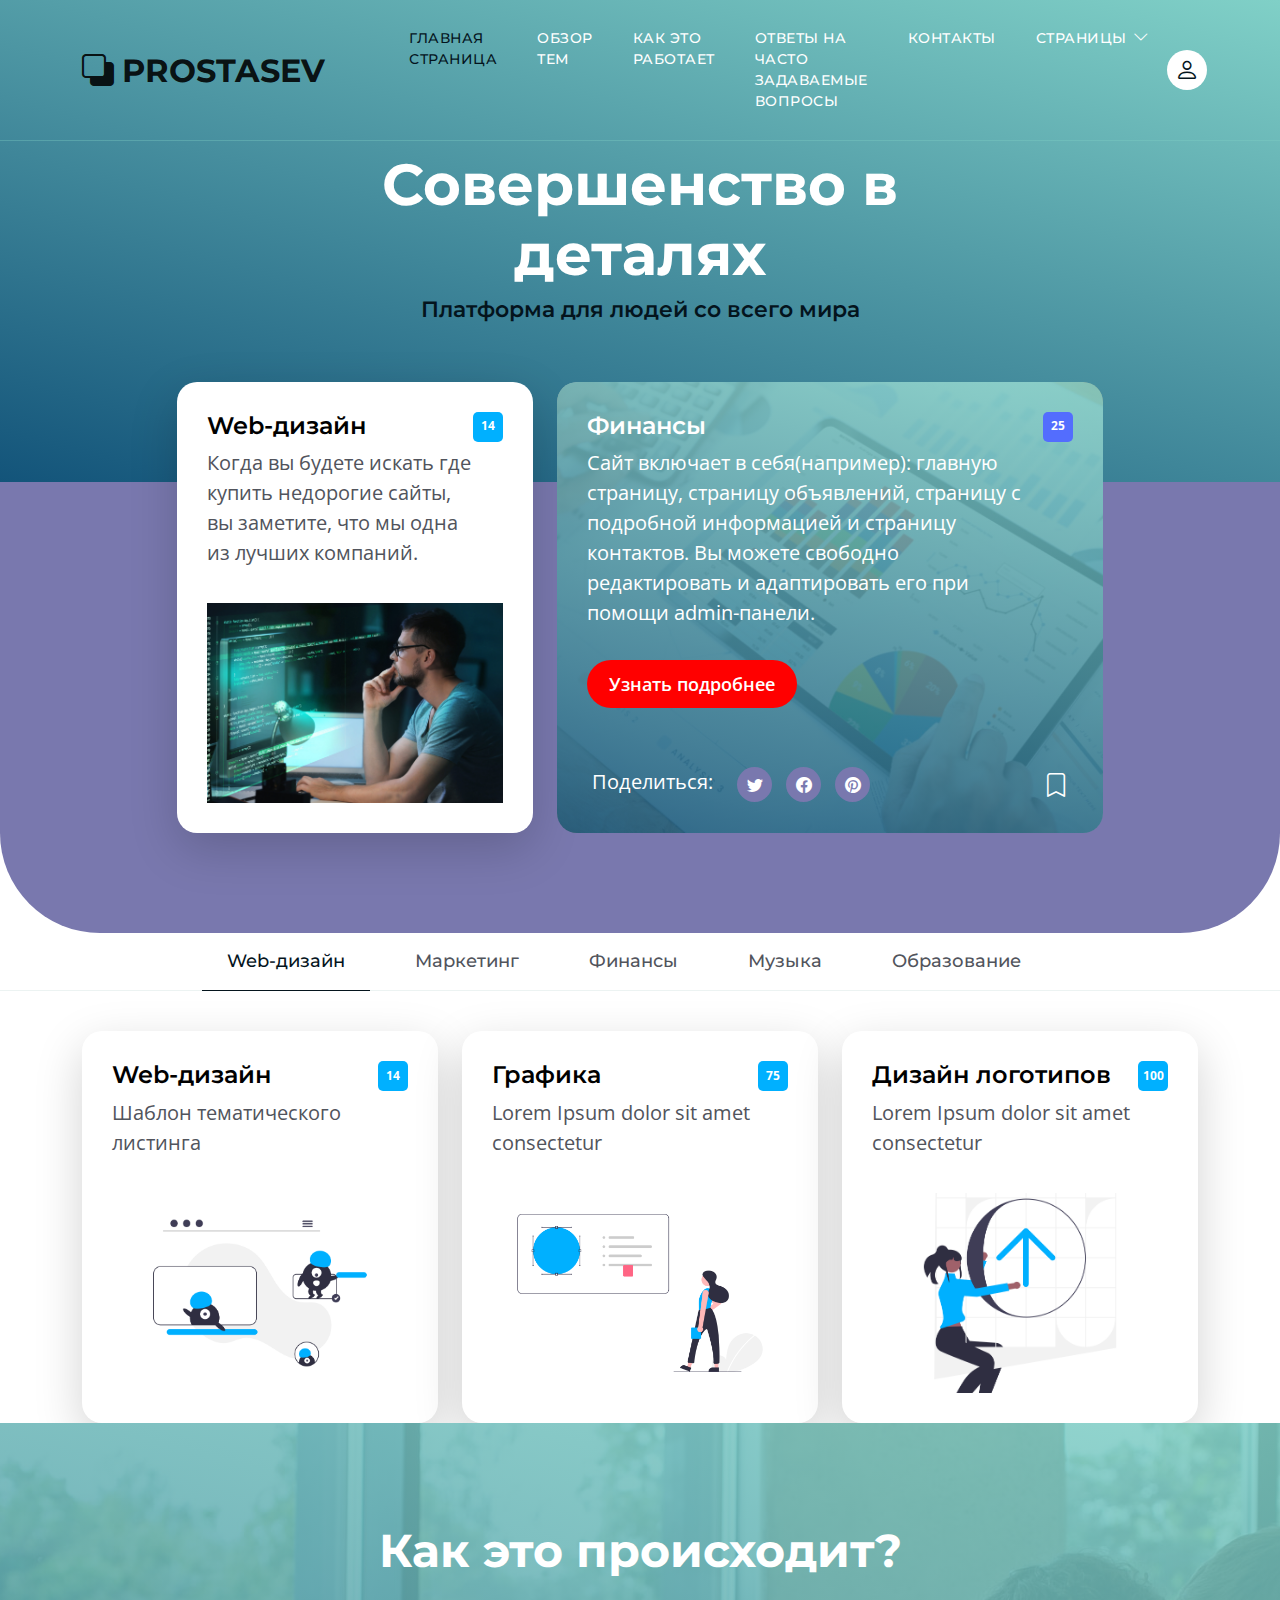
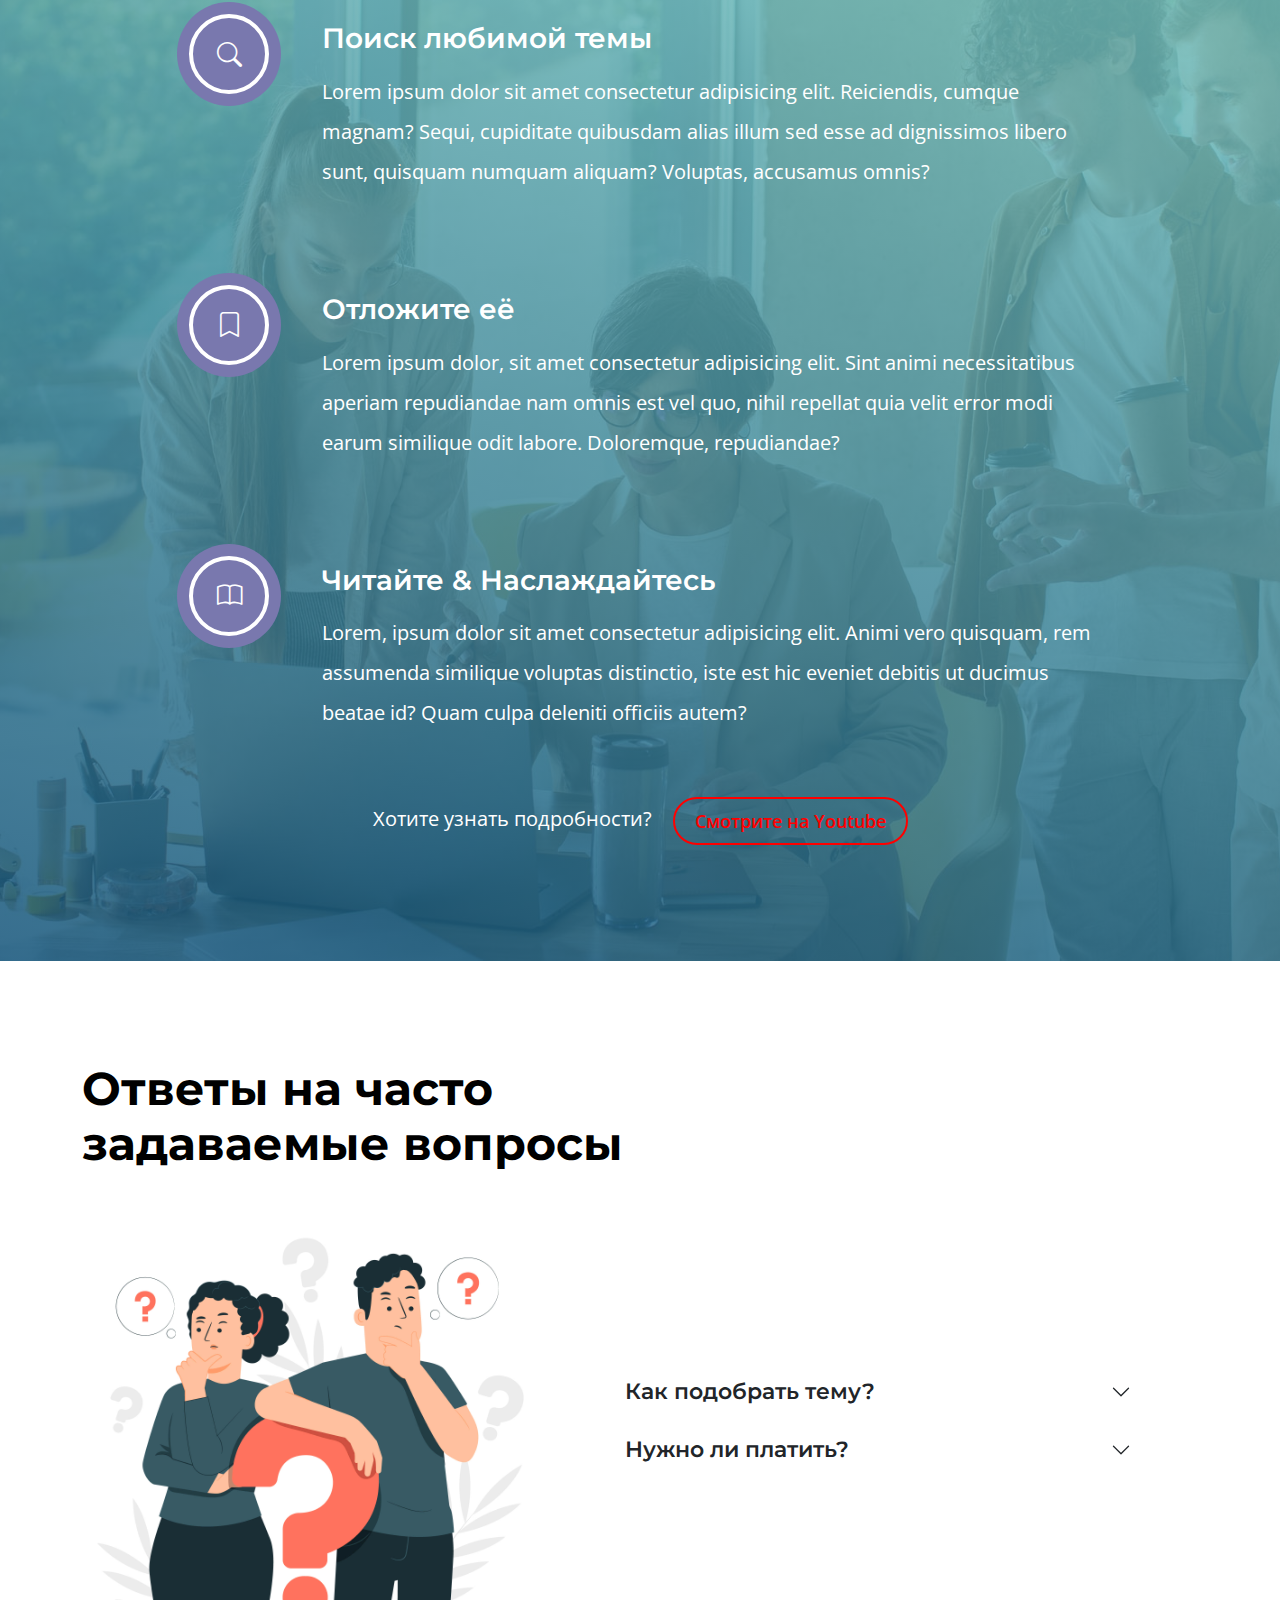
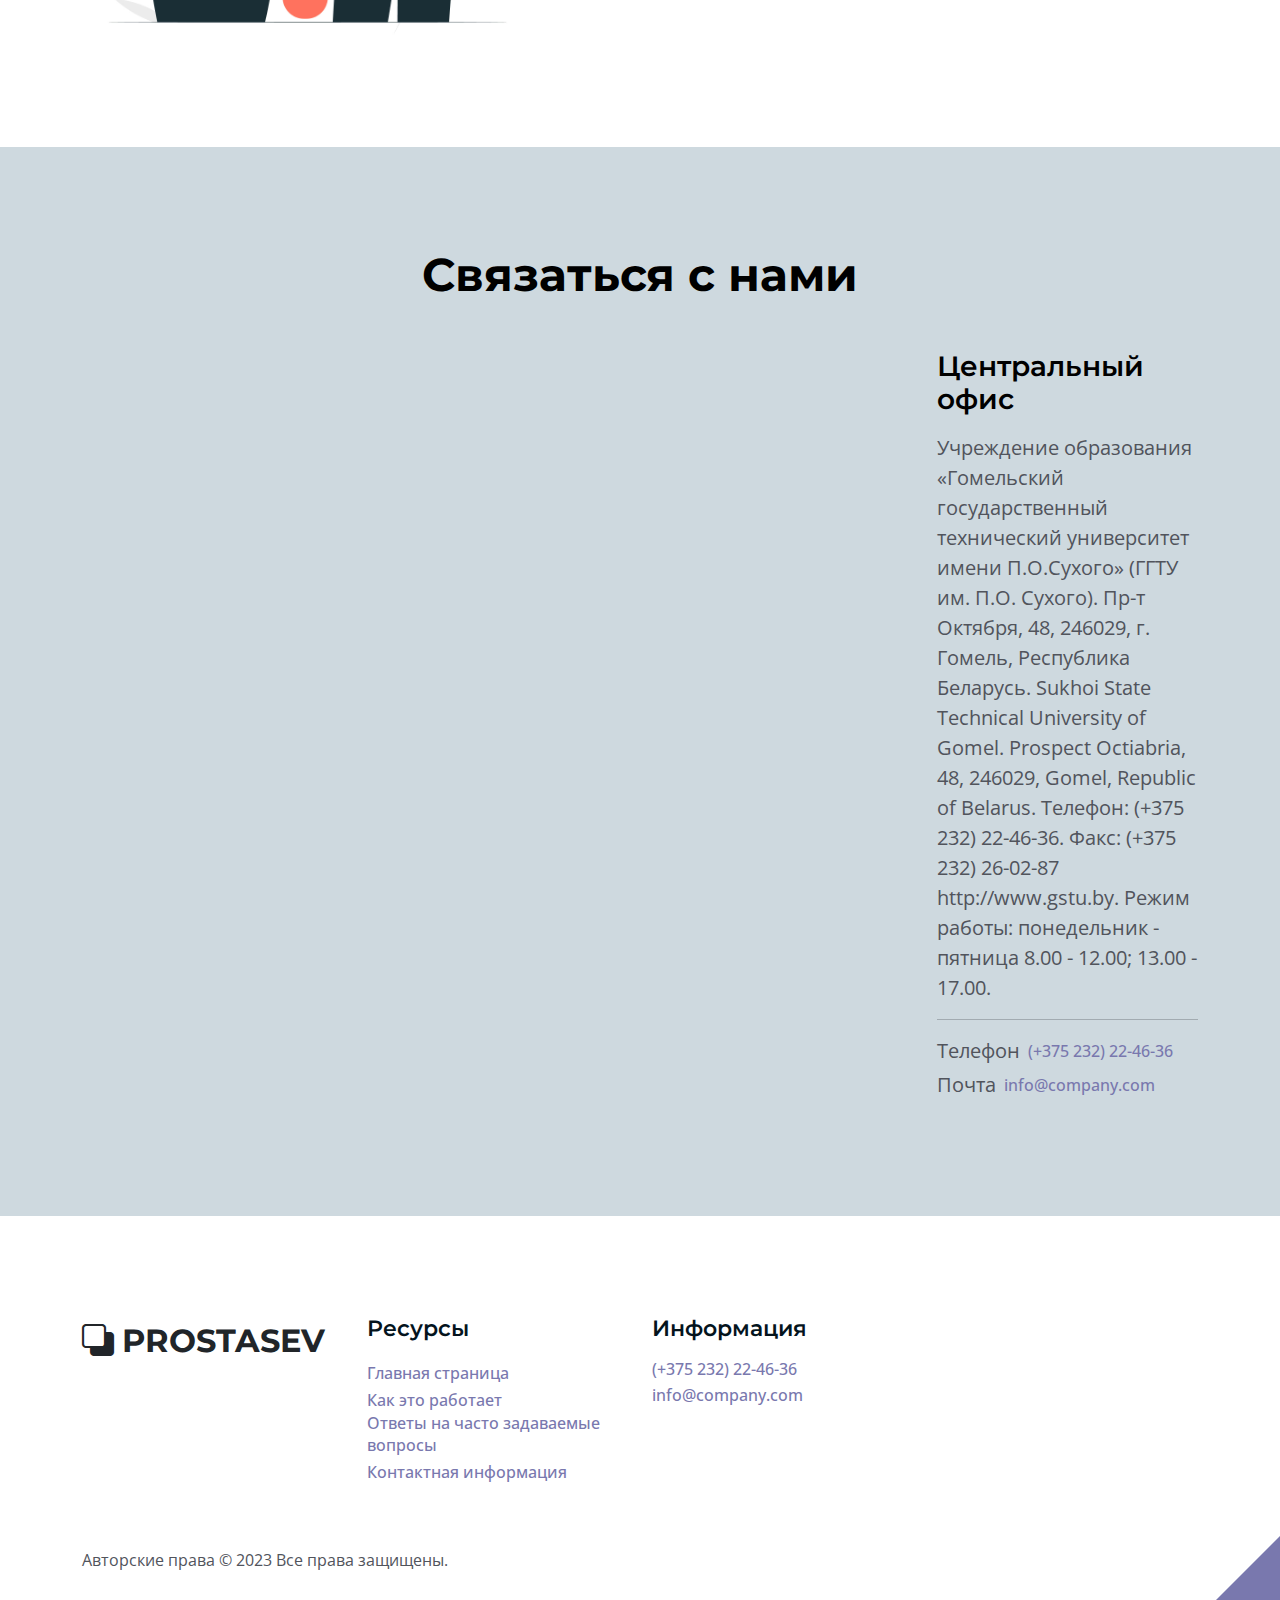
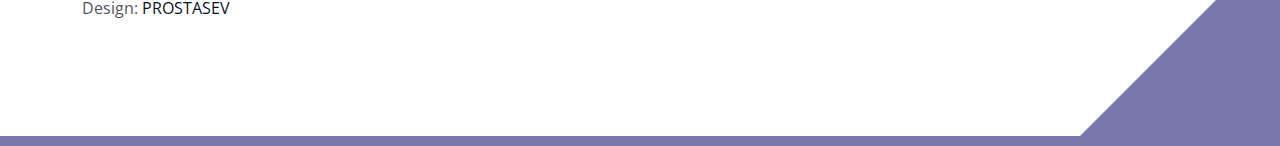
==== index.html @ e5f65268 "Add files via upload" ====
<!doctype html>
<html lang="ru">
    <head>
        <meta charset="utf-8">
        <meta name="viewport" content="width=device-width, initial-scale=1">

        <meta name="description" content="">
        <meta name="author" content="">

        <title>project</title>

        <!-- CSS FILES -->        
        <link rel="preconnect" href="https://fonts.googleapis.com">
        
        <link rel="preconnect" href="https://fonts.gstatic.com" crossorigin>

        <link href="https://fonts.googleapis.com/css2?family=Montserrat:wght@500;600;700&family=Open+Sans&display=swap" rel="stylesheet">
                        
        <link href="css/bootstrap.min.css" rel="stylesheet">

        <link href="css/bootstrap-icons.css" rel="stylesheet">

        <link href="css/templatemo-topic-listing.css" rel="stylesheet">      
<!--
html
-->
    </head>
    
    <body id="top">
        <main>
            <nav class="navbar navbar-expand-lg">
                <div class="container">
                    <a class="navbar-brand" href="index.html">
                        <i class="bi-back"></i>
                        <span>PROSTASEV</span>
                    </a>

                    <div class="d-lg-none ms-auto me-4">
                        <a href="#top" class="navbar-icon bi-person smoothscroll"></a>
                    </div>
    
                    <button class="navbar-toggler" type="button" data-bs-toggle="collapse" data-bs-target="#navbarNav" aria-controls="navbarNav" aria-expanded="false" aria-label="Toggle navigation">
                        <span class="navbar-toggler-icon"></span>
                    </button>
    
                    <div class="collapse navbar-collapse" id="navbarNav">
                        <ul class="navbar-nav ms-lg-5 me-lg-auto">
                            <li class="nav-item">
                                <a class="nav-link click-scroll" href="#section_1">Главная страница</a>
                            </li>

                            <li class="nav-item">
                                <a class="nav-link click-scroll" href="#section_2">Обзор тем</a>
                            </li>
    
                            <li class="nav-item">
                                <a class="nav-link click-scroll" href="#section_3">Как это работает</a>
                            </li>

                            <li class="nav-item">
                                <a class="nav-link click-scroll" href="#section_4">Ответы на часто задаваемые вопросы</a>
                            </li>
    
                            <li class="nav-item">
                                <a class="nav-link click-scroll" href="#section_5">Контакты</a>
                            </li>

                            <li class="nav-item dropdown">
                                <a class="nav-link dropdown-toggle" href="#" id="navbarLightDropdownMenuLink" role="button" data-bs-toggle="dropdown" aria-expanded="false">Страницы</a>

                                <ul class="dropdown-menu dropdown-menu-light" aria-labelledby="navbarLightDropdownMenuLink">
                                    <li><a class="dropdown-item" href="topics-listing.html">Тематический список</a></li>

                                    <li><a class="dropdown-item" href="contact.html">Форма обратной связи</a></li>
                                </ul>
                            </li>
                        </ul>

                        <div class="d-none d-lg-block">
                            <a href="#top" class="navbar-icon bi-person smoothscroll"></a>
                        </div>
                    </div>
                </div>
            </nav>
            

            <section class="hero-section d-flex justify-content-center align-items-center" id="section_1">
                <div class="container">
                    <div class="row">

                        <div class="col-lg-8 col-12 mx-auto">
                            <h1 class="text-white text-center">Совершенство в деталях</h1>

                            <h6 class="text-center">Платформа для людей со всего мира</h6>
                        </div>

                    </div>
                </div>
            </section>


            <section class="featured-section" id="section_2">
                <div class="container">
                    <div class="row justify-content-center">

                        <div class="col-lg-4 col-12 mb-4 mb-lg-0">
                            <div class="custom-block bg-white shadow-lg">
                                <a href="topics-detail.html">
                                    <div class="d-flex">
                                        <div>
                                            <h5 class="mb-2">Web-дизайн</h5>

                                            <p class="mb-0">Когда вы будете искать где купить недорогие сайты, вы заметите, что мы одна из лучших компаний.</p>
                                        </div>

                                        <span class="badge bg-design rounded-pill ms-auto">14</span>
                                    </div>

                                    <img src="images/644b94cde20a8032819596.jpg" class="custom-block-image img-fluid" alt="">
                                </a>
                            </div>
                        </div>

                        <div class="col-lg-6 col-12">
                            <div class="custom-block custom-block-overlay">
                                <div class="d-flex flex-column h-100">
                                    <img src="images/businesswoman-using-tablet-analysis.jpg" class="custom-block-image img-fluid" alt="">

                                    <div class="custom-block-overlay-text d-flex">
                                        <div>
                                            <h5 class="text-white mb-2">Финансы</h5>

                                            <p class="text-white">Сайт включает в себя(например): главную страницу, страницу объявлений, страницу с подробной информацией и страницу контактов. Вы можете свободно редактировать и адаптировать его при помощи admin-панели.</p>

                                            <a href="topics-detail.html" class="btn custom-btn mt-2 mt-lg-3">Узнать подробнее</a>
                                        </div>

                                        <span class="badge bg-finance rounded-pill ms-auto">25</span>
                                    </div>

                                    <div class="social-share d-flex">
                                        <p class="text-white me-4">Поделиться:</p>

                                        <ul class="social-icon">
                                            <li class="social-icon-item">
                                                <a href="#" class="social-icon-link bi-twitter"></a>
                                            </li>

                                            <li class="social-icon-item">
                                                <a href="#" class="social-icon-link bi-facebook"></a>
                                            </li>

                                            <li class="social-icon-item">
                                                <a href="#" class="social-icon-link bi-pinterest"></a>
                                            </li>
                                        </ul>

                                        <a href="#" class="custom-icon bi-bookmark ms-auto"></a>
                                    </div>

                                    <div class="section-overlay"></div>
                                </div>
                            </div>
                        </div>

                    </div>
                </div>
            </section>


            <div class="container-fluid">
                <div class="row">
                    <ul class="nav nav-tabs" id="myTab" role="tablist">
                        <li class="nav-item" role="presentation">
                            <button class="nav-link active" id="design-tab" data-bs-toggle="tab" data-bs-target="#design-tab-pane" type="button" role="tab" aria-controls="design-tab-pane" aria-selected="true">Web-дизайн</button>
                        </li>

                        <li class="nav-item" role="presentation">
                            <button class="nav-link" id="marketing-tab" data-bs-toggle="tab" data-bs-target="#marketing-tab-pane" type="button" role="tab" aria-controls="marketing-tab-pane" aria-selected="false">Маркетинг</button>
                        </li>

                        <li class="nav-item" role="presentation">
                            <button class="nav-link" id="finance-tab" data-bs-toggle="tab" data-bs-target="#finance-tab-pane" type="button" role="tab" aria-controls="finance-tab-pane" aria-selected="false">Финансы</button>
                        </li>

                        <li class="nav-item" role="presentation">
                            <button class="nav-link" id="music-tab" data-bs-toggle="tab" data-bs-target="#music-tab-pane" type="button" role="tab" aria-controls="music-tab-pane" aria-selected="false">Музыка</button>
                        </li>

                        <li class="nav-item" role="presentation">
                            <button class="nav-link" id="education-tab" data-bs-toggle="tab" data-bs-target="#education-tab-pane" type="button" role="tab" aria-controls="education-tab-pane" aria-selected="false">Образование</button>
                        </li>
                    </ul>
                </div>
            </div>

            <div class="container">
                <div class="row">

                    <div class="col-12">
                        <div class="tab-content" id="myTabContent">
                            <div class="tab-pane fade show active" id="design-tab-pane" role="tabpanel" aria-labelledby="design-tab" tabindex="0">
                                <div class="row">
                                    <div class="col-lg-4 col-md-6 col-12 mb-4 mb-lg-0">
                                        <div class="custom-block bg-white shadow-lg">
                                            <a href="topics-detail.html">
                                                <div class="d-flex">
                                                    <div>
                                                        <h5 class="mb-2">Web-дизайн</h5>

                                                        <p class="mb-0">Шаблон тематического листинга</p>
                                                    </div>

                                                    <span class="badge bg-design rounded-pill ms-auto">14</span>
                                                </div>

                                                <img src="images/topics/undraw_Remote_design_team_re_urdx.png" class="custom-block-image img-fluid" alt="">
                                            </a>
                                        </div>
                                    </div>

                                    <div class="col-lg-4 col-md-6 col-12 mb-4 mb-lg-0">
                                        <div class="custom-block bg-white shadow-lg">
                                            <a href="topics-detail.html">
                                                <div class="d-flex">
                                                    <div>
                                                        <h5 class="mb-2">Графика</h5>

                                                            <p class="mb-0">Lorem Ipsum dolor sit amet consectetur</p>
                                                    </div>

                                                    <span class="badge bg-design rounded-pill ms-auto">75</span>
                                                </div>

                                                <img src="images/topics/undraw_Redesign_feedback_re_jvm0.png" class="custom-block-image img-fluid" alt="">
                                            </a>
                                        </div>
                                    </div>

                                    <div class="col-lg-4 col-md-6 col-12">
                                        <div class="custom-block bg-white shadow-lg">
                                            <a href="topics-detail.html">
                                                <div class="d-flex">
                                                    <div>
                                                        <h5 class="mb-2">Дизайн логотипов</h5>

                                                            <p class="mb-0">Lorem Ipsum dolor sit amet consectetur</p>
                                                    </div>

                                                    <span class="badge bg-design rounded-pill ms-auto">100</span>
                                                </div>

                                                <img src="images/topics/colleagues-working-cozy-office-medium-shot.png" class="custom-block-image img-fluid" alt="">
                                            </a>
                                        </div>
                                    </div>
                                </div>
                            </div>

                            <div class="tab-pane fade" id="marketing-tab-pane" role="tabpanel" aria-labelledby="marketing-tab" tabindex="0">
                                <div class="row">
                                    <div class="col-lg-4 col-md-6 col-12 mb-4 mb-lg-3">
                                            <div class="custom-block bg-white shadow-lg">
                                                <a href="topics-detail.html">
                                                    <div class="d-flex">
                                                        <div>
                                                            <h5 class="mb-2">Реклама</h5>

                                                            <p class="mb-0">Lorem Ipsum dolor sit amet consectetur</p>
                                                        </div>

                                                        <span class="badge bg-advertising rounded-pill ms-auto">30</span>
                                                    </div>

                                                    <img src="images/topics/undraw_online_ad_re_ol62.png" class="custom-block-image img-fluid" alt="">
                                                </a>
                                            </div>
                                        </div>

                                        <div class="col-lg-4 col-md-6 col-12 mb-4 mb-lg-3">
                                            <div class="custom-block bg-white shadow-lg">
                                                <a href="topics-detail.html">
                                                    <div class="d-flex">
                                                        <div>
                                                            <h5 class="mb-2">Виодео-контент</h5>

                                                            <p class="mb-0">Lorem Ipsum dolor sit amet consectetur</p>
                                                        </div>

                                                        <span class="badge bg-advertising rounded-pill ms-auto">65</span>
                                                    </div>

                                                    <img src="images/topics/undraw_Group_video_re_btu7.png" class="custom-block-image img-fluid" alt="">
                                                </a>
                                            </div>
                                        </div>

                                        <div class="col-lg-4 col-md-6 col-12">
                                            <div class="custom-block bg-white shadow-lg">
                                                <a href="topics-detail.html">
                                                    <div class="d-flex">
                                                        <div>
                                                            <h5 class="mb-2">Вирусные твиты</h5>

                                                            <p class="mb-0">Lorem Ipsum dolor sit amet consectetur</p>
                                                        </div>

                                                        <span class="badge bg-advertising rounded-pill ms-auto">50</span>
                                                    </div>

                                                    <img src="images/topics/undraw_viral_tweet_gndb.png" class="custom-block-image img-fluid" alt="">
                                                </a>
                                            </div>
                                        </div>
                                    </div>
                              </div>

                            <div class="tab-pane fade" id="finance-tab-pane" role="tabpanel" aria-labelledby="finance-tab" tabindex="0">   <div class="row">
                                    <div class="col-lg-6 col-md-6 col-12 mb-4 mb-lg-0">
                                        <div class="custom-block bg-white shadow-lg">
                                            <a href="topics-detail.html">
                                                <div class="d-flex">
                                                    <div>
                                                        <h5 class="mb-2">Инвестирование</h5>

                                                        <p class="mb-0">Lorem Ipsum dolor sit amet consectetur</p>
                                                    </div>

                                                    <span class="badge bg-finance rounded-pill ms-auto">30</span>
                                                </div>

                                                <img src="images/topics/undraw_Finance_re_gnv2.png" class="custom-block-image img-fluid" alt="">
                                            </a>
                                        </div>
                                    </div>

                                    <div class="col-lg-6 col-md-6 col-12">
                                        <div class="custom-block custom-block-overlay">
                                            <div class="d-flex flex-column h-100">
                                                <img src="images/businesswoman-using-tablet-analysis-graph-company-finance-strategy-statistics-success-concept-planning-future-office-room.jpg" class="custom-block-image img-fluid" alt="">

                                                <div class="custom-block-overlay-text d-flex">
                                                    <div>
                                                        <h5 class="text-white mb-2">Финансы</h5>

                                                        <p class="text-white">Lorem ipsum dolor, sit amet consectetur adipisicing elit. Sint animi necessitatibus aperiam repudiandae nam omnis</p>

                                                        <a href="topics-detail.html" class="btn custom-btn mt-2 mt-lg-3">Learn More</a>
                                                    </div>

                                                    <span class="badge bg-finance rounded-pill ms-auto">25</span>
                                                </div>

                                                <div class="social-share d-flex">
                                                    <p class="text-white me-4">Поделиться:</p>

                                                    <ul class="social-icon">
                                                        <li class="social-icon-item">
                                                            <a href="#" class="social-icon-link bi-twitter"></a>
                                                        </li>

                                                        <li class="social-icon-item">
                                                            <a href="#" class="social-icon-link bi-facebook"></a>
                                                        </li>

                                                        <li class="social-icon-item">
                                                            <a href="#" class="social-icon-link bi-pinterest"></a>
                                                        </li>
                                                    </ul>

                                                    <a href="#" class="custom-icon bi-bookmark ms-auto"></a>
                                                </div>

                                                <div class="section-overlay"></div>
                                            </div>
                                        </div>
                                    </div>
                                </div>
                            </div>

                            <div class="tab-pane fade" id="music-tab-pane" role="tabpanel" aria-labelledby="music-tab" tabindex="0">
                                <div class="row">
                                    <div class="col-lg-4 col-md-6 col-12 mb-4 mb-lg-3">
                                        <div class="custom-block bg-white shadow-lg">
                                            <a href="topics-detail.html">
                                                <div class="d-flex">
                                                    <div>
                                                        <h5 class="mb-2">Составление композиции</h5>

                                                        <p class="mb-0">Lorem Ipsum dolor sit amet consectetur</p>
                                                    </div>

                                                    <span class="badge bg-music rounded-pill ms-auto">45</span>
                                                </div>

                                                <img src="images/topics/undraw_Compose_music_re_wpiw.png" class="custom-block-image img-fluid" alt="">
                                            </a>
                                        </div>
                                    </div>

                                    <div class="col-lg-4 col-md-6 col-12 mb-4 mb-lg-3">
                                        <div class="custom-block bg-white shadow-lg">
                                            <a href="topics-detail.html">
                                                <div class="d-flex">
                                                    <div>
                                                        <h5 class="mb-2">Онлайн-музыка</h5>

                                                        <p class="mb-0">Lorem Ipsum dolor sit amet consectetur</p>
                                                    </div>

                                                    <span class="badge bg-music rounded-pill ms-auto">45</span>
                                                </div>

                                                <img src="images/topics/undraw_happy_music_g6wc.png" class="custom-block-image img-fluid" alt="">
                                            </a>
                                        </div>
                                    </div>

                                    <div class="col-lg-4 col-md-6 col-12">
                                        <div class="custom-block bg-white shadow-lg">
                                            <a href="topics-detail.html">
                                                <div class="d-flex">
                                                    <div>
                                                        <h5 class="mb-2">Подкасты</h5>

                                                        <p class="mb-0">Lorem Ipsum dolor sit amet consectetur</p>
                                                    </div>

                                                    <span class="badge bg-music rounded-pill ms-auto">20</span>
                                                </div>

                                                <img src="images/topics/undraw_Podcast_audience_re_4i5q.png" class="custom-block-image img-fluid" alt="">
                                            </a>
                                        </div>
                                    </div>
                                </div>
                            </div>

                            <div class="tab-pane fade" id="education-tab-pane" role="tabpanel" aria-labelledby="education-tab" tabindex="0">
                                <div class="row">
                                    <div class="col-lg-6 col-md-6 col-12 mb-4 mb-lg-3">
                                        <div class="custom-block bg-white shadow-lg">
                                            <a href="topics-detail.html">
                                                <div class="d-flex">
                                                    <div>
                                                        <h5 class="mb-2">Выпускник</h5>

                                                        <p class="mb-0">Lorem Ipsum dolor sit amet consectetur</p>
                                                    </div>

                                                    <span class="badge bg-education rounded-pill ms-auto">80</span>
                                                </div>

                                                <img src="images/topics/undraw_Graduation_re_gthn.png" class="custom-block-image img-fluid" alt="">
                                            </a>
                                        </div>
                                    </div>

                                    <div class="col-lg-6 col-md-6 col-12">
                                        <div class="custom-block bg-white shadow-lg">
                                            <a href="topics-detail.html">
                                                <div class="d-flex">
                                                    <div>
                                                        <h5 class="mb-2">Преподаватель</h5>

                                                        <p class="mb-0">Lorem Ipsum dolor sit amet consectetur</p>
                                                    </div>

                                                    <span class="badge bg-education rounded-pill ms-auto">75</span>
                                                </div>

                                                <img src="images/topics/undraw_Educator_re_ju47.png" class="custom-block-image img-fluid" alt="">
                                            </a>
                                        </div>
                                    </div>
                                </div>
                            </div>
                        </div>

                </div>
            </div>
            </div>
        


            <section class="timeline-section section-padding" id="section_3">
                <div class="section-overlay"></div>

                <div class="container">
                    <div class="row">

                        <div class="col-12 text-center">
                            <h2 class="text-white mb-4">Как это происходит?</h2>
                        </div>

                        <div class="col-lg-10 col-12 mx-auto">
                            <div class="timeline-container">
                                <ul class="vertical-scrollable-timeline" id="vertical-scrollable-timeline">
                                    <li>
                                        <h4 class="text-white mb-3">Поиск любимой темы</h4>

                                        <p class="text-white">Lorem ipsum dolor sit amet consectetur adipisicing elit. Reiciendis, cumque magnam? Sequi, cupiditate quibusdam alias illum sed esse ad dignissimos libero sunt, quisquam numquam aliquam? Voluptas, accusamus omnis?</p>

                                        <div class="icon-holder">
                                          <i class="bi-search"></i>
                                        </div>
                                    </li>
                                    
                                    <li>
                                        <h4 class="text-white mb-3">Отложите её</h4>

                                        <p class="text-white">Lorem ipsum dolor, sit amet consectetur adipisicing elit. Sint animi necessitatibus aperiam repudiandae nam omnis est vel quo, nihil repellat quia velit error modi earum similique odit labore. Doloremque, repudiandae?</p>

                                        <div class="icon-holder">
                                          <i class="bi-bookmark"></i>
                                        </div>
                                    </li>

                                    <li>
                                        <h4 class="text-white mb-3">Читайте &amp; Наслаждайтесь</h4>

                                        <p class="text-white">Lorem, ipsum dolor sit amet consectetur adipisicing elit. Animi vero quisquam, rem assumenda similique voluptas distinctio, iste est hic eveniet debitis ut ducimus beatae id? Quam culpa deleniti officiis autem?</p>

                                        <div class="icon-holder">
                                          <i class="bi-book"></i>
                                        </div>
                                    </li>
                                </ul>
                            </div>
                        </div>

                        <div class="col-12 text-center mt-5">
                            <p class="text-white">
                                Хотите узнать подробности?
                                <a href="#" class="btn custom-btn custom-border-btn ms-3">Смотрите на Youtube</a>
                            </p>
                        </div>
                    </div>
                </div>
            </section>


            <section class="faq-section section-padding" id="section_4">
                <div class="container">
                    <div class="row">

                        <div class="col-lg-6 col-12">
                            <h2 class="mb-4">Ответы на часто задаваемые вопросы</h2>
                        </div>

                        <div class="clearfix"></div>

                        <div class="col-lg-5 col-12">
                            <img src="images/faq_graphic.jpg" class="img-fluid" alt="FAQs">
                        </div>

                        <div class="col-lg-6 col-12 m-auto">
                            <div class="accordion" id="accordionExample">

                                <div class="accordion-item">
                                    <h2 class="accordion-header" id="headingTwo">
                                        <button class="accordion-button collapsed" type="button" data-bs-toggle="collapse" data-bs-target="#collapseTwo" aria-expanded="false" aria-controls="collapseTwo">
                                            Как подобрать тему?
                                    </button>
                                    </h2>

                                    <div id="collapseTwo" class="accordion-collapse collapse" aria-labelledby="headingTwo" data-bs-parent="#accordionExample">
                                        <div class="accordion-body">
                                            Тематика в идеале должна быть коммерческой, то есть такой, чтобы ее можно было монетизировать. Если вы поймёте, что не видите способов получения дохода от сайта, стоит поискать другие ниши. Очень важно, чтобы тематика была полезной для посетителей.
                                        </div>
                                    </div>
                                </div>

                                <div class="accordion-item">
                                    <h2 class="accordion-header" id="headingThree">
                                        <button class="accordion-button collapsed" type="button" data-bs-toggle="collapse" data-bs-target="#collapseThree" aria-expanded="false" aria-controls="collapseThree">
                                            Нужно ли платить?
                                    </button>
                                    </h2>

                                    <div id="collapseThree" class="accordion-collapse collapse" aria-labelledby="headingThree" data-bs-parent="#accordionExample">
                                        <div class="accordion-body">
                                            Да.
                                        </div>
                                    </div>
                                </div>
                            </div>
                        </div>

                    </div>
                </div>
            </section>


            <section class="contact-section section-padding section-bg" id="section_5">
                <div class="container">
                    <div class="row">

                        <div class="col-lg-12 col-12 text-center">
                            <h2 class="mb-5">Связаться с нами</h2>
                        </div>

                        <div class="col-lg-5 col-12 mb-4 mb-lg-0">
                            <iframe src="https://www.google.com/maps/embed?pb=!1m18!1m12!1m3!1d879.3994467052313!2d30.938166620138855!3d52.406335179740815!2m3!1f0!2f0!3f0!3m2!1i1024!2i768!4f13.1!3m3!1m2!1s0x46d442753a6a5ae9%3A0x3b9b7918692e9a56!2z0L_RgC3Rgi4g0J7QutGC0Y_QsdGA0Y8gNDgsINCT0L7QvNC10LvRjA!5e0!3m2!1sru!2sby!4v1700063197576!5m2!1sru!2sby" width="450" height="450" style="border:0;" allowfullscreen="" loading="lazy" referrerpolicy="no-referrer-when-downgrade"></iframe>
                        </div>

                        <div class="col-lg-3 col-md-6 col-12 mb-3 mb-lg- mb-md-0 ms-auto">
                            <h4 class="mb-3">Центральный офис</h4>

                            <p>Учреждение образования «Гомельский государственный технический университет имени П.О.Сухого» (ГГТУ им. П.О. Сухого). Пр-т Октября, 48, 246029, г. Гомель, Республика Беларусь. Sukhoi State Technical University of Gomel. Prospect Octiabria, 48, 246029, Gomel, Republic of Belarus. Телефон: (+375 232) 22-46-36. Факс: (+375 232) 26-02-87 http://www.gstu.by. Режим работы: понедельник - пятница 8.00 - 12.00; 13.00 - 17.00.</p>

                            <hr>

                            <p class="d-flex align-items-center mb-1">
                                <span class="me-2">Телефон</span>

                                <a href="tel:(+375232)22-46-36" class="site-footer-link">
                                    (+375 232) 22-46-36
                                </a>
                            </p>

                            <p class="d-flex align-items-center">
                                <span class="me-2">Почта</span>

                                <a href="mailto:info@company.com" class="site-footer-link">
                                    info@company.com
                                </a>
                            </p>
                        </div>
                    </div>
                </div>
            </section>
        </main>
            
        <footer class="site-footer section-padding">
            <div class="container">
                <div class="row">

                    <div class="col-lg-3 col-12 mb-4 pb-2">
                        <a class="navbar-brand mb-2" href="index.html">
                            <i class="bi-back"></i>
                            <span>PROSTASEV</span>
                        </a>
                    </div>

                    <div class="col-lg-3 col-md-4 col-6">
                        <h6 class="site-footer-title mb-3">Ресурсы</h6>

                        <ul class="site-footer-links">
                            <li class="site-footer-link-item">
                                <a href="#" class="site-footer-link">Главная страница</a>
                            </li>

                            <li class="site-footer-link-item">
                                <a href="#" class="site-footer-link">Как это работает</a>
                            </li>

                            <li class="site-footer-link-item">
                                <a href="#" class="site-footer-link">Ответы на часто задаваемые вопросы</a>
                            </li>

                            <li class="site-footer-link-item">
                                <a href="#" class="site-footer-link">Контактная информация</a>
                            </li>
                        </ul>
                    </div>

                    <div class="col-lg-3 col-md-4 col-6 mb-4 mb-lg-0">
                        <h6 class="site-footer-title mb-3">Информация</h6>

                        <p class="text-white d-flex mb-1">
                            <a href="tel:(+375232)22-46-36" class="site-footer-link">
                                
                                (+375 232) 22-46-36
                            </a>
                        </p>

                        <p class="text-white d-flex">
                            <a href="mailto:info@company.com" class="site-footer-link">
                                info@company.com
                            </a>
                        </p>
                    </div>


                        <p class="copyright-text mt-lg-5 mt-4">Авторские права © 2023 Все права защищены.
                        <br><br>Design: <a rel="nofollow" href="#" target="_blank">PROSTASEV</a></p>
                        
                    </div>

                </div>
        </footer>


        <!-- JAVASCRIPT FILES -->
        <script src="js/jquery.min.js"></script>
        <script src="js/bootstrap.bundle.min.js"></script>
        <script src="js/jquery.sticky.js"></script>
        <script src="js/click-scroll.js"></script>
        <script src="js/custom.js"></script>

    </body>
</html>
---- css/templatemo-topic-listing.css ----
:root {
  --white-color:                  #ffffff;
  --primary-color:                rgb(4, 20, 29);
  --secondary-color:              #7978ae;
  --section-bg-color:             #ced9df;
  --custom-btn-bg-color:          #ff0000;
  --custom-btn-bg-hover-color:    #ff0000;
  --dark-color:                   #000000;
  --p-color:                      #51545c;
  --border-color:                 #d1d0aa;
  --link-hover-color:             #ffcc00;

  --body-font-family:             'Open Sans', sans-serif;
  --title-font-family:            'Montserrat', sans-serif;

  --h1-font-size:                 58px;
  --h2-font-size:                 46px;
  --h3-font-size:                 32px;
  --h4-font-size:                 28px;
  --h5-font-size:                 24px;
  --h6-font-size:                 22px;
  --p-font-size:                  20px;
  --menu-font-size:               14px;
  --btn-font-size:                18px;
  --copyright-font-size:          16px;

  --border-radius-large:          100px;
  --border-radius-medium:         20px;
  --border-radius-small:          10px;

  --font-weight-normal:           400;
  --font-weight-medium:           500;
  --font-weight-semibold:         600;
  --font-weight-bold:             700;
}

body {
  background-color: var(--white-color);
  font-family: var(--body-font-family); 
}


/*---------------------------------------
  TYPOGRAPHY               
-----------------------------------------*/

h2,
h3,
h4,
h5,
h6 {
  color: var(--dark-color);
}

h1,
h2,
h3,
h4,
h5,
h6 {
  font-family: var(--title-font-family); 
  font-weight: var(--font-weight-semibold);
}

h1 {
  font-size: var(--h1-font-size);
  font-weight: var(--font-weight-bold);
}

h2 {
  font-size: var(--h2-font-size);
  font-weight: var(--font-weight-bold);
}

h3 {
  font-size: var(--h3-font-size);
}

h4 {
  font-size: var(--h4-font-size);
}

h5 {
  font-size: var(--h5-font-size);
}

h6 {
  color: var(--primary-color);
  font-size: var(--h6-font-size);
}

p {
  color: var(--p-color);
  font-size: var(--p-font-size);
  font-weight: var(--font-weight-normal);
}

ul li {
  color: var(--p-color);
  font-size: var(--p-font-size);
  font-weight: var(--font-weight-normal);
}

a, 
button {
  touch-action: manipulation;
  transition: all 0.3s;
}

a {
  display: inline-block;
  color: var(--primary-color);
  text-decoration: none;
}

a:hover {
  color: var(--link-hover-color);
}

b,
strong {
  font-weight: var(--font-weight-bold);
}


/*---------------------------------------
  SECTION               
-----------------------------------------*/
.section-padding {
  padding-top: 100px;
  padding-bottom: 100px;
}

.section-bg {
  background-color: var(--section-bg-color);
}

.section-overlay {
  background-image: linear-gradient(15deg, #13547a 0%, #80d0c7 100%);
  position: absolute;
  top: 0;
  left: 0;
  pointer-events: none;
  width: 100%;
  height: 100%;
  opacity: 0.85;
}

.section-overlay + .container {
  position: relative;
}

.tab-content {
  background-color: var(--white-color);
  border-radius: var(--border-radius-medium);
}

.nav-tabs {
  border-bottom: 1px solid #ecf3f2;
  margin-bottom: 40px;
  justify-content: center;
}

.nav-tabs .nav-link {
  border-radius: 0;
  border-top: 0;
  border-right: 0;
  border-left: 0;
  color: var(--p-color);
  font-family: var(--title-font-family);
  font-size: var(--btn-font-size);
  font-weight: var(--font-weight-medium);
  padding: 15px 25px;
  transition: all 0.3s;
}

.nav-tabs .nav-link:first-child {
  margin-right: 20px;
}

.nav-tabs .nav-item.show .nav-link, 
.nav-tabs .nav-link.active,
.nav-tabs .nav-link:focus, 
.nav-tabs .nav-link:hover {
  border-bottom-color: var(--primary-color);
  color: var(--primary-color);
}


/*---------------------------------------
  CUSTOM ICON COLOR               
-----------------------------------------*/
.custom-icon {
  color: var(--secondary-color);
}


/*---------------------------------------
  CUSTOM BUTTON               
-----------------------------------------*/
.custom-btn {
  background: var(--custom-btn-bg-color);
  border: 2px solid transparent;
  border-radius: var(--border-radius-large);
  color: var(--white-color);
  font-size: var(--btn-font-size);
  font-weight: var(--font-weight-semibold);
  line-height: normal;
  transition: all 0.3s;
  padding: 10px 20px;
}

.custom-btn:hover {
  background: var(--custom-btn-bg-hover-color);
  color: var(--white-color);
}

.custom-border-btn {
  background: transparent;
  border: 2px solid var(--custom-btn-bg-color);
  color: var(--custom-btn-bg-color);
}

.custom-border-btn:hover {
  background: var(--custom-btn-bg-color);
  border-color: transparent;
  color: var(--white-color);
}

.custom-btn-bg-white {
  border-color: var(--white-color);
  color: var(--white-color);
}


/*---------------------------------------
  SITE HEADER              
-----------------------------------------*/
.site-header {
  background-image: linear-gradient(15deg, #13547a 0%, #80d0c7 100%);
  padding-top: 150px;
  padding-bottom: 80px;
}

.site-header .container {
  height: 100%;
}

.breadcrumb-item+.breadcrumb-item::before,
.breadcrumb-item a:hover,
.breadcrumb-item.active {
  color: var(--white-color);
}

.site-header .custom-icon {
  color: var(--white-color);
  font-size: var(--h4-font-size);
}

.site-header .custom-icon:hover {
  color: var(--secondary-color);
}


/*---------------------------------------
  NAVIGATION              
-----------------------------------------*/
.sticky-wrapper {
  position: absolute;
  top: 0;
  right: 0;
  left: 0;
}

.sticky-wrapper.is-sticky .navbar {
  background-color: var(--secondary-color);
}

.navbar {
  background: transparent;
  border-bottom: 1px solid rgba(128, 208, 199, 0.35);
  z-index: 9;
}

.navbar-brand,
.navbar-brand:hover {
  font-size: var(--h3-font-size);
  font-weight: var(--font-weight-bold);
  display: block;
}

.navbar-brand span {
  font-family: var(--title-font-family);
}

.navbar-expand-lg .navbar-nav .nav-link {
  border-radius: var(--border-radius-large);
  margin: 10px;
  padding: 10px;
}

.navbar-nav .nav-link {
  display: inline-block;
  color: var(--white-color);
  font-family: var(--title-font-family); 
  font-size: var(--menu-font-size);
  font-weight: var(--font-weight-medium);
  text-transform: uppercase;
  letter-spacing: 0.5px;
  position: relative;
  padding-top: 15px;
  padding-bottom: 15px;
}

.navbar-nav .nav-link.active, 
.navbar-nav .nav-link:hover {
  color: var(--primary-color);
}

.navbar .dropdown-menu {
  background: var(--white-color);
  box-shadow: 0 1rem 3rem rgba(0,0,0,.175);
  border: 0;
  display: inherit;
  opacity: 0;
  min-width: 9rem;
  margin-top: 20px;
  padding: 13px 0 10px 0;
  transition: all 0.3s;
  pointer-events: none;
}

.navbar .dropdown-menu::before {
  content: "";
  width: 0;
  height: 0;
  border-left: 20px solid transparent;
  border-right: 20px solid transparent;
  border-bottom: 15px solid var(--white-color);
  position: absolute;
  top: -10px;
  left: 10px;
}

.navbar .dropdown-item {
  display: inline-block;
  color: var(--p-bg-color);
  font-family: var(--title-font-family); 
  font-size: var(--menu-font-size);
  font-weight: var(--font-weight-medium);
  text-transform: uppercase;
  letter-spacing: 0.5px;
  position: relative;
}

.navbar .dropdown-item.active, 
.navbar .dropdown-item:active,
.navbar .dropdown-item:focus, 
.navbar .dropdown-item:hover {
  background: transparent;
  color: var(--primary-color);
}

.navbar .dropdown-toggle::after {
  content: "\f282";
  display: inline-block;
  font-family: bootstrap-icons !important;
  font-size: var(--copyright-font-size);
  font-style: normal;
  font-weight: normal !important;
  font-variant: normal;
  text-transform: none;
  line-height: 1;
  vertical-align: -.125em;
  -webkit-font-smoothing: antialiased;
  -moz-osx-font-smoothing: grayscale;
  position: relative;
  left: 2px;
  border: 0;
}

@media screen and (min-width: 992px) {
  .navbar .dropdown:hover .dropdown-menu {
    opacity: 1;
    margin-top: 0;
    pointer-events: auto;
  }
}

.navbar-icon {
  background: var(--white-color);
  border-radius: var(--border-radius-large);
  display: inline-block;
  font-size: var(--h5-font-size);
  width: 40px;
  height: 40px;
  line-height: 40px;
  text-align: center;
  transition: all 0.3s ease;
}

.navbar-icon:hover {
  background: var(--primary-color);
  color: var(--white-color);
}

.navbar-toggler {
  border: 0;
  padding: 0;
  cursor: pointer;
  margin: 0;
  width: 30px;
  height: 35px;
  outline: none;
}

.navbar-toggler:focus {
  outline: none;
  box-shadow: none;
}

.navbar-toggler[aria-expanded="true"] .navbar-toggler-icon {
  background: transparent;
}

.navbar-toggler[aria-expanded="true"] .navbar-toggler-icon:before,
.navbar-toggler[aria-expanded="true"] .navbar-toggler-icon:after {
  transition: top 300ms 50ms ease, -webkit-transform 300ms 350ms ease;
  transition: top 300ms 50ms ease, transform 300ms 350ms ease;
  transition: top 300ms 50ms ease, transform 300ms 350ms ease, -webkit-transform 300ms 350ms ease;
  top: 0;
}

.navbar-toggler[aria-expanded="true"] .navbar-toggler-icon:before {
  transform: rotate(45deg);
}

.navbar-toggler[aria-expanded="true"] .navbar-toggler-icon:after {
  transform: rotate(-45deg);
}

.navbar-toggler .navbar-toggler-icon {
  background: var(--white-color);
  transition: background 10ms 300ms ease;
  display: block;
  width: 30px;
  height: 2px;
  position: relative;
}

.navbar-toggler .navbar-toggler-icon:before,
.navbar-toggler .navbar-toggler-icon:after {
  transition: top 300ms 350ms ease, -webkit-transform 300ms 50ms ease;
  transition: top 300ms 350ms ease, transform 300ms 50ms ease;
  transition: top 300ms 350ms ease, transform 300ms 50ms ease, -webkit-transform 300ms 50ms ease;
  position: absolute;
  right: 0;
  left: 0;
  background: var(--white-color);
  width: 30px;
  height: 2px;
  content: '';
}

.navbar-toggler .navbar-toggler-icon::before {
  top: -8px;
}

.navbar-toggler .navbar-toggler-icon::after {
  top: 8px;
}


/*---------------------------------------
  HERO        
-----------------------------------------*/
.hero-section {
  background-image: linear-gradient(15deg, #13547a 0%, #80d0c7 100%);
  position: relative;
  overflow: hidden;
  padding-top: 150px;
  padding-bottom: 150px;
}

.hero-section .input-group {
  background-color: var(--white-color);
  border-radius: var(--border-radius-large);
  padding: 10px 15px;
}

.hero-section .input-group-text {
  background-color: transparent;
  border: 0;
}

.hero-section input[type="search"] {
  border: 0;
  box-shadow: none;
  margin-bottom: 0;
  padding-left: 0;
}

.hero-section button[type="submit"] {
  background-color: var(--primary-color);
  border: 0;
  border-radius: var(--border-radius-large) !important;
  color: var(--white-color);
  max-width: 150px;
}


/*---------------------------------------
  TOPICS              
-----------------------------------------*/
.featured-section {
  background-color: var(--secondary-color);
  border-radius: 0 0 100px 100px;
  padding-bottom: 100px;
}

.featured-section .row {
  position: relative;
  bottom: 100px;
  margin-bottom: -100px;
}

.custom-block {
  border-radius: var(--border-radius-medium);
  position: relative;
  overflow: hidden;
  padding: 30px;
  transition: all 0.3s ease;
  height: 100%;
}

.custom-block:hover {
  background-color: var(--secondary-color);
  transform: translateY(-3px);
}

.custom-block > a {
  width: 100%;
}

.custom-block-image {
  display: block;
  width: 100%;
  height: 200px;
  object-fit: cover;
  margin-top: 35px;
}

.custom-block .rounded-pill {
  border-radius: 5px !important;
  display: flex;
  justify-content: center;
  text-align: center;
  width: 30px;
  height: 30px;
  line-height: 20px;
}

.custom-block-overlay {
  height: 100%;
  min-height: 350px;
  padding: 0;
}

.custom-block-overlay > a {
  height: 100%;
}

.custom-block-overlay .custom-block-image {
  border-radius: var(--border-radius-medium);
  display: block;
  height: 100%;
  margin-top: 0;
}

.custom-block-overlay-text {
  position: absolute;
  z-index: 2;
  top: 0;
  right: 0;
  left: 0;
  padding: 30px;
}

.social-share {
  position: absolute;
  bottom: 0;
  right: 0;
  left: 0;
  z-index: 2;
  padding: 20px 35px;
}

.social-share .bi-bookmark {
  color: var(--white-color);
  font-size: var(--h5-font-size);
}

.social-share .bi-bookmark:hover {
  color: var(--secondary-color);
}

.bg-design {
  background-color: #00B0FF;
}

.bg-graphic {
  background-color: #00BFA6;
}

.bg-advertising {
  background-color: #F50057;
}

.bg-finance {
  background-color: #536DFE;
}

.bg-music {
  background-color: #F9A826;
}

.bg-education {
  background-color: #00BFA6;
}


/*---------------------------------------
  TOPICS               
-----------------------------------------*/
.topics-detail-block {
  border-radius: var(--border-radius-medium);
  position: relative;
  overflow: hidden;
}

.topics-detail-block-image {
  display: block;
  border-radius: var(--border-radius-medium);
}

blockquote {
  background-color: var(--section-bg-color);
  border-radius: var(--border-radius-small);
  font-family: var(--title-font-family);
  font-size: var(--h4-font-size);
  font-weight: var(--font-weight-bold);
  display: inline-block;
  text-align: center;
  margin: 30px;
  padding: 40px;
}

.topics-listing-page .site-header {
  padding-bottom: 65px;
}

.custom-block-topics-listing-info {
  margin: 30px 20px 20px 30px;
}

.custom-block-topics-listing {
  height: inherit;
}

.custom-block-topics-listing .custom-block-image {
  width: 200px;
}


/*---------------------------------------
  PAGINATION              
-----------------------------------------*/
.pagination {
  margin-top: 40px;
}

.page-link {
  border: 0;
  border-radius: var(--border-radius-small);
  color: var(--p-color);
  font-family: var(--title-font-family);
  margin: 0 5px;
  padding: 10px 20px;
}

.page-link:hover,
.page-item:first-child .page-link:hover,
.page-item:last-child .page-link:hover {
  background-color: var(--secondary-color);
  color: var(--white-color);
}

.page-item:first-child .page-link {
  margin-right: 10px;
}

.page-item:first-child .page-link,
.page-item:last-child .page-link {
  background-color: var(--section-bg-color);
  border-radius: var(--border-radius-small);
}

.active>.page-link, .page-link.active {
  background-color: var(--secondary-color);
  border-color: var(--secondary-color);
}


/*---------------------------------------
  TIMELINE              
-----------------------------------------*/
.timeline-section {
  background-image: url('../images/colleagues-working-cozy-office-medium-shot.jpg');
  background-repeat: no-repeat;
  background-position: center;
  background-size: cover;
  position: relative;
}

.timeline-container .vertical-scrollable-timeline {
  list-style-type: none;
  position: relative;
  padding-left: 0;
}

.timeline-container .vertical-scrollable-timeline .list-progress {
  width: 8px;
  height: 87%;
  background-color: var(--primary-color);
  position: absolute;
  left: 52px;
  top: 0;
  overflow: hidden;
}

.timeline-container .vertical-scrollable-timeline .list-progress .inner {
  position: absolute;
  right: 0;
  bottom: 0;
  height: 100%;
  background-color: var(--secondary-color);
  width: 100%;
}

.timeline-container .vertical-scrollable-timeline li {
  position: relative;
  padding: 20px 0px 65px 145px;
}

.timeline-container .vertical-scrollable-timeline li:last-child {
  padding-bottom: 0;
}

.timeline-container .vertical-scrollable-timeline li p {
  line-height: 40px;
}

.timeline-container .vertical-scrollable-timeline li p:last-child {
  margin-bottom: 0;
}

.timeline-container .vertical-scrollable-timeline li .icon-holder {
  position: absolute;
  left: 0;
  top: 0;
  width: 104px;
  height: 104px;
  display: flex;
  justify-content: center;
  align-items: center;
  background-color: var(--secondary-color);
  border-radius: 50%;
  z-index: 1;
  transition: 0.4s all;
}

.timeline-container .vertical-scrollable-timeline li .icon-holder::before {
  content: "";
  width: 80px;
  height: 80px;
  border: 4px solid #fff;
  position: absolute;
  background-color: var(--secondary-color);
  border-radius: 50%;
  z-index: -1;
  transition: 0.4s all;
}

.timeline-container .vertical-scrollable-timeline li .icon-holder i {
  font-size: 25px;
  color: var(--white-color);
}

.timeline-container .vertical-scrollable-timeline li::before {
  content: "";
  position: absolute;
  height: 100%;
  width: 8px;
  background-color: transparent;
  left: 52px;
  z-index: 0;
}

.timeline-container .vertical-scrollable-timeline li.active .icon-holder {
  background-color: var(--primary-color);
}

.timeline-container .vertical-scrollable-timeline li.active .icon-holder::before {
  background-color: var(--primary-color);
}


/*---------------------------------------
  FAQs              
-----------------------------------------*/
.faq-section .accordion-item {
  border: 0;
}

.faq-section .accordion-button {
  font-size: var(--h6-font-size);
  font-weight: var(--font-weight-semibold);
}

.faq-section .accordion-item:first-of-type .accordion-button {
  border-radius: var(--border-radius-large);
}

.faq-section .accordion-button:not(.collapsed) {
  border-radius: var(--border-radius-large);
  box-shadow: none;
  color: var(--primary-color);
}

.faq-section .accordion-body {
  color: var(--p-color);
  font-size: var(--btn-font-size);
  line-height: 40px;
}

/*---------------------------------------
  NEWSLETTER               
-----------------------------------------*/
.newsletter-image {
  border-radius: var(--border-radius-medium);
}


/*---------------------------------------
  CONTACT               
-----------------------------------------*/
.google-map {
  border-radius: var(--border-radius-medium);
}

.contact-form .form-floating>textarea {
  border-radius: var(--border-radius-medium);
  height: 150px;
}


/*---------------------------------------
  SUBSCRIBE FORM               
-----------------------------------------*/
.subscribe-form-wrap {
  padding: 50px;
}

.subscribe-form {
  width: 95%;
}


/*---------------------------------------
  CUSTOM FORM               
-----------------------------------------*/
.custom-form .form-control {
  border-radius: var(--border-radius-large);
  color: var(--p-color);
  margin-bottom: 24px;
  padding-top: 13px;
  padding-bottom: 13px;
  padding-left: 20px;
  outline: none;
}

.form-floating>label {
  padding-left: 20px;
}

.custom-form button[type="submit"] {
  background: var(--custom-btn-bg-color);
  border: none;
  border-radius: var(--border-radius-large);
  color: var(--white-color);
  font-family: var(--title-font-family);
  font-size: var(--p-font-size);
  font-weight: var(--font-weight-semibold);
  transition: all 0.3s;
  margin-bottom: 0;
}

.custom-form button[type="submit"]:hover,
.custom-form button[type="submit"]:focus {
  background: var(--custom-btn-bg-hover-color);
  border-color: transparent;
}


/*---------------------------------------
  SITE FOOTER              
-----------------------------------------*/
.site-footer {
  border-bottom: 10px solid var(--secondary-color);
  position: relative;
}

.site-footer::after {
  content: "";
  position: absolute;
  bottom: 0;
  right: 0;
  width: 0;
  height: 0;
  border-style: solid;
  border-width: 0 0 200px 200px;
  border-color: transparent transparent var(--secondary-color) transparent;
  pointer-events: none;
}

.site-footer-title {
  color: var(--primary-color); 
}

.site-footer .dropdown-menu {
  padding: 0;
}

.site-footer .dropdown-item {
  color: var(--p-color);
  font-size: var(--menu-font-size);
  font-weight: var(--font-weight-medium);
  padding: 4px 18px;
}

.site-footer .dropdown-item:hover {
  background-color: transparent;
  color: var(--primary-color);
}

.site-footer .dropdown-menu li:first-child .dropdown-item {
  padding-top: 10px;
}

.site-footer .dropdown-menu li:last-child .dropdown-item {
  padding-bottom: 12px;
}

.site-footer .dropdown-toggle {
  background-color: var(--secondary-color);
  border-color: var(--white-color);
}

.site-footer .dropdown-toggle:hover {
  background-color: var(--primary-color);
  border-color: transparent;
}

.site-footer-links {
  padding-left: 0;
}

.site-footer-link-item {
  display: block;
  list-style: none;
  line-height: normal;
}

.site-footer-link {
  color: var(--secondary-color);
  font-size: var(--copyright-font-size);
  font-weight: var(--font-weight-medium);
  line-height: normal;
}

.copyright-text {
  font-size: var(--copyright-font-size);
}


/*---------------------------------------
  SOCIAL ICON               
-----------------------------------------*/
.social-icon {
  margin: 0;
  padding: 0;
}

.social-icon-item {
  list-style: none;
  display: inline-block;
  vertical-align: top;
}

.social-icon-link {
  background: var(--secondary-color);
  border-radius: var(--border-radius-large);
  color: var(--white-color);
  font-size: var(--copyright-font-size);
  display: block;
  margin-right: 10px;
  text-align: center;
  width: 35px;
  height: 35px;
  line-height: 36px;
  transition: background 0.2s, color 0.2s;
}

.social-icon-link:hover {
  background: var(--primary-color);
  color: var(--white-color);
}


/*---------------------------------------
  RESPONSIVE STYLES               
-----------------------------------------*/
@media screen and (max-width: 991px) {
  h1 {
    font-size: 48px;
  }

  h2 {
    font-size: 36px;
  }

  h3 {
    font-size: 32px;
  }

  h4 {
    font-size: 28px;
  }

  h5 {
    font-size: 20px;
  }

  h6 {
    font-size: 18px;
  }

  .section-padding {
    padding-top: 50px;
    padding-bottom: 50px;
  }
  
  .navbar {
    background-color: var(--secondary-color);
  }

  .navbar-nav .dropdown-menu {
    position: relative;
    left: 10px;
    opacity: 1;
    pointer-events: auto;
    max-width: 155px;
    margin-top: 10px;
    margin-bottom: 15px;
  }

  .navbar-expand-lg .navbar-nav {
    padding-bottom: 20px;
  }

  .navbar-expand-lg .navbar-nav .nav-link {
    padding: 0;
  }

  .nav-tabs .nav-link:first-child {
    margin-right: 5px;
  }

  .nav-tabs .nav-link {
    font-size: var(--copyright-font-size);
    padding: 10px;
  }

  .featured-section {
    border-radius: 0 0 80px 80px;
    padding-bottom: 50px;
  }

  .custom-block-topics-listing .custom-block-image {
    width: auto;
  }

  .custom-block-topics-listing > .d-flex,
  .custom-block-topics-listing-info,
  .custom-block-topics-listing a {
    flex-direction: column;
  }

  .timeline-container .vertical-scrollable-timeline .list-progress {
    height: 75%;
  }

  .timeline-container .vertical-scrollable-timeline li {
    padding-left: 135px;
  }

  .subscribe-form-wrap {
    padding-top: 30px;
    padding-bottom: 0;
  }
}

@media screen and (max-width: 480px) {
  h1 {
    font-size: 36px;
  }

  h2 {
    font-size: 28px;
  }

  h3 {
    font-size: 26px;
  }

  h4 {
    font-size: 22px;
  }

  h5 {
    font-size: 20px;
  }
}
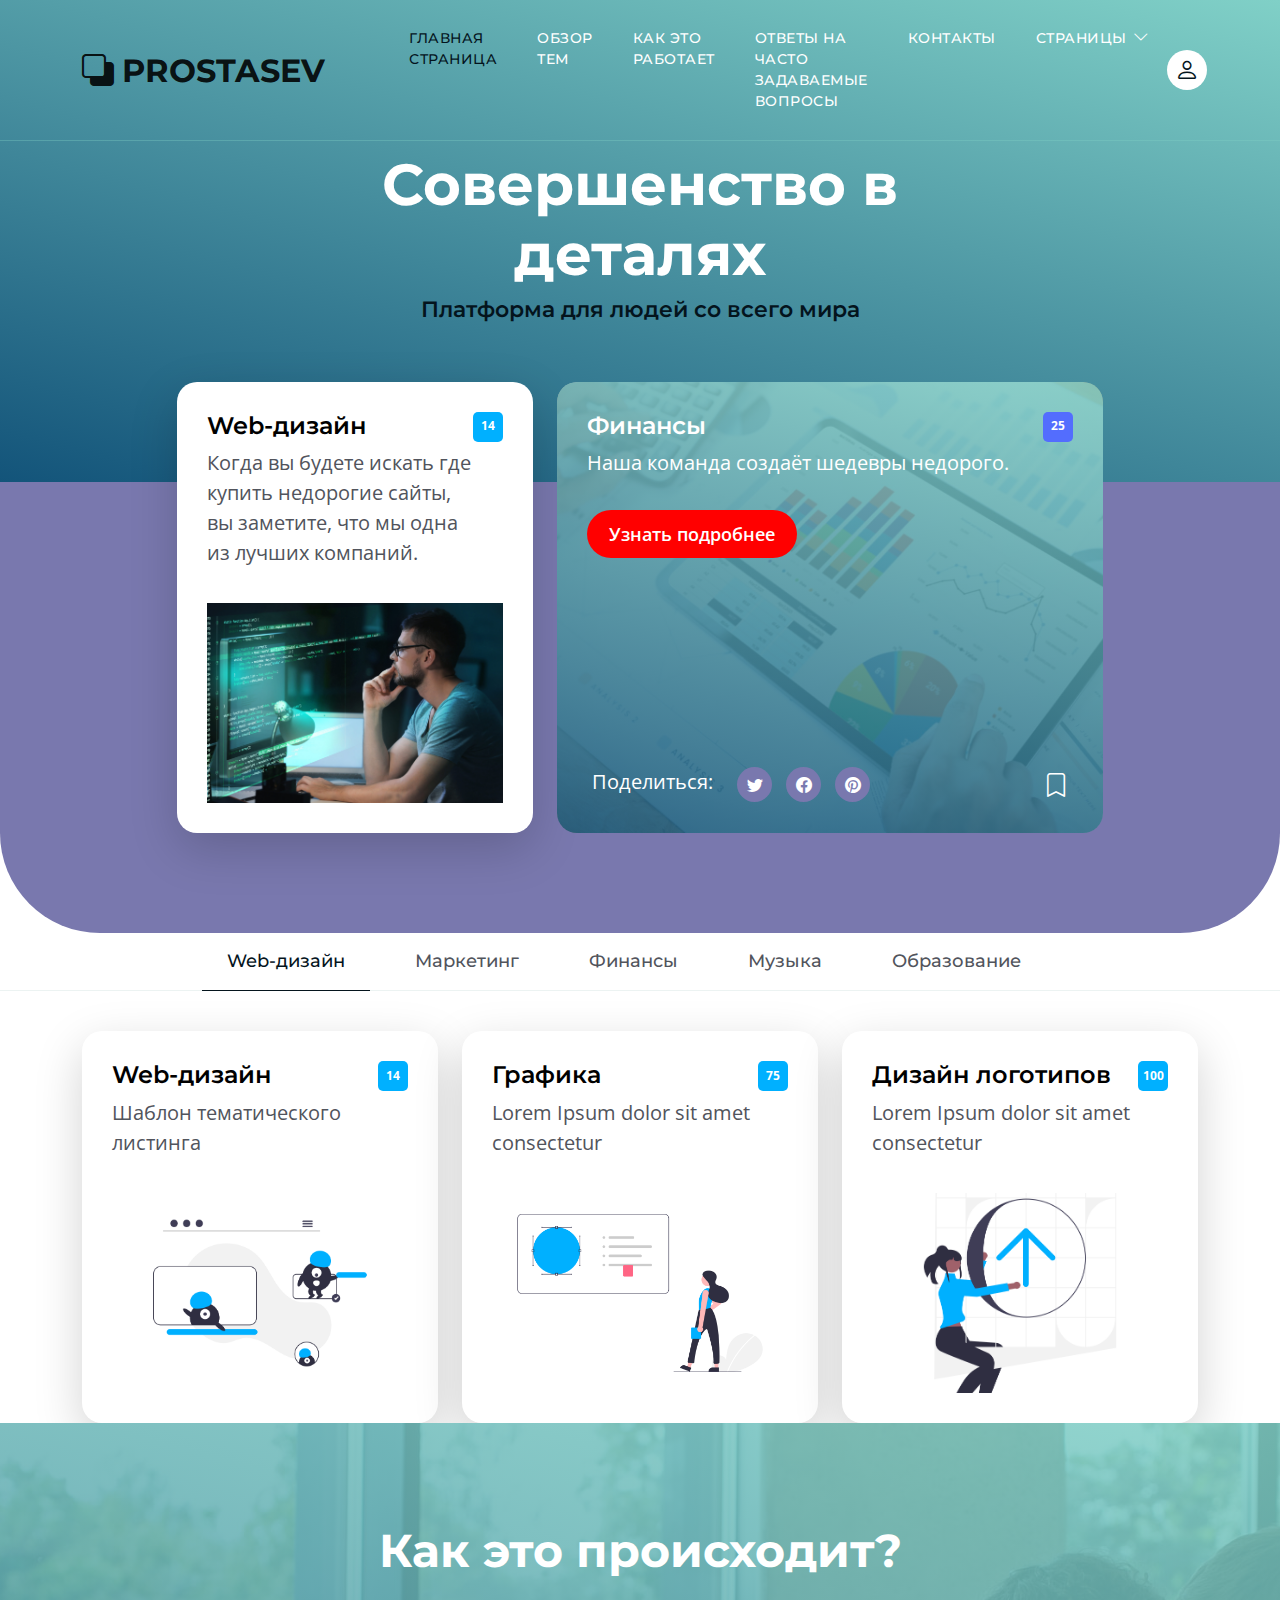
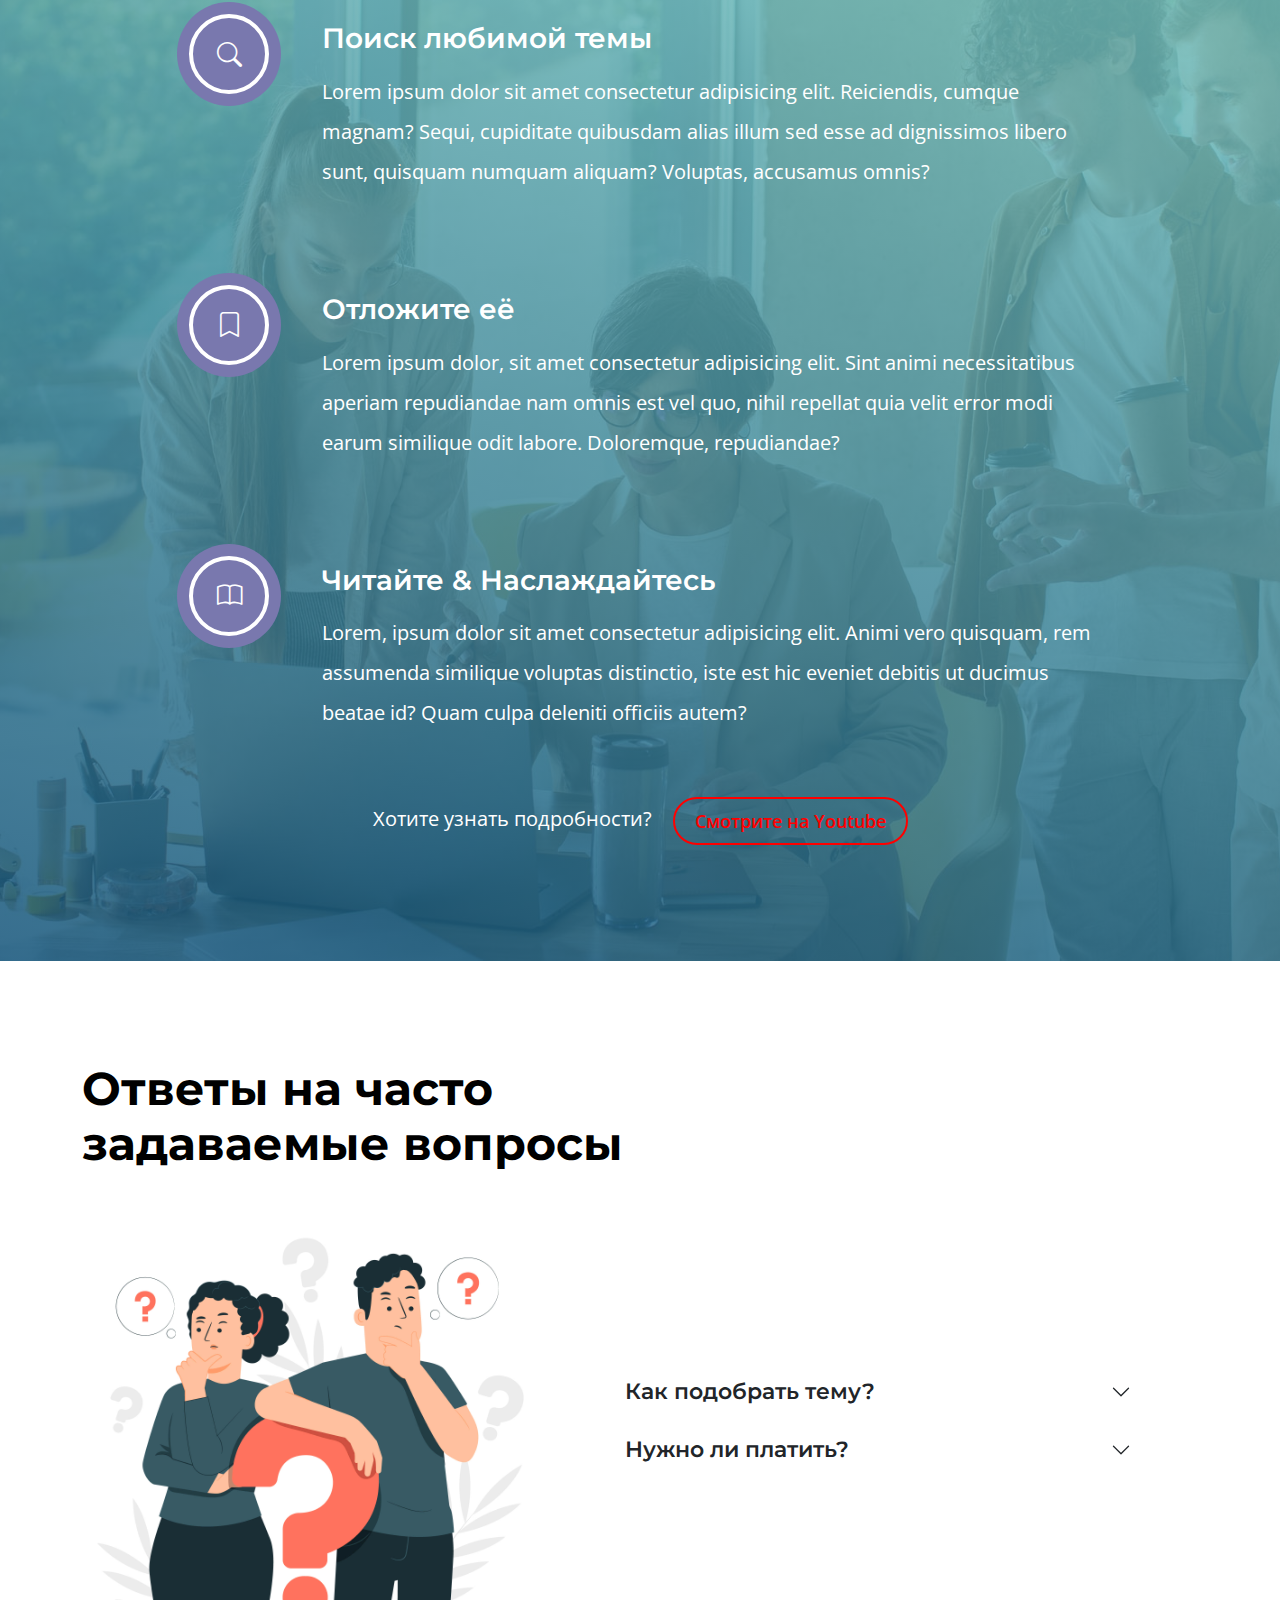
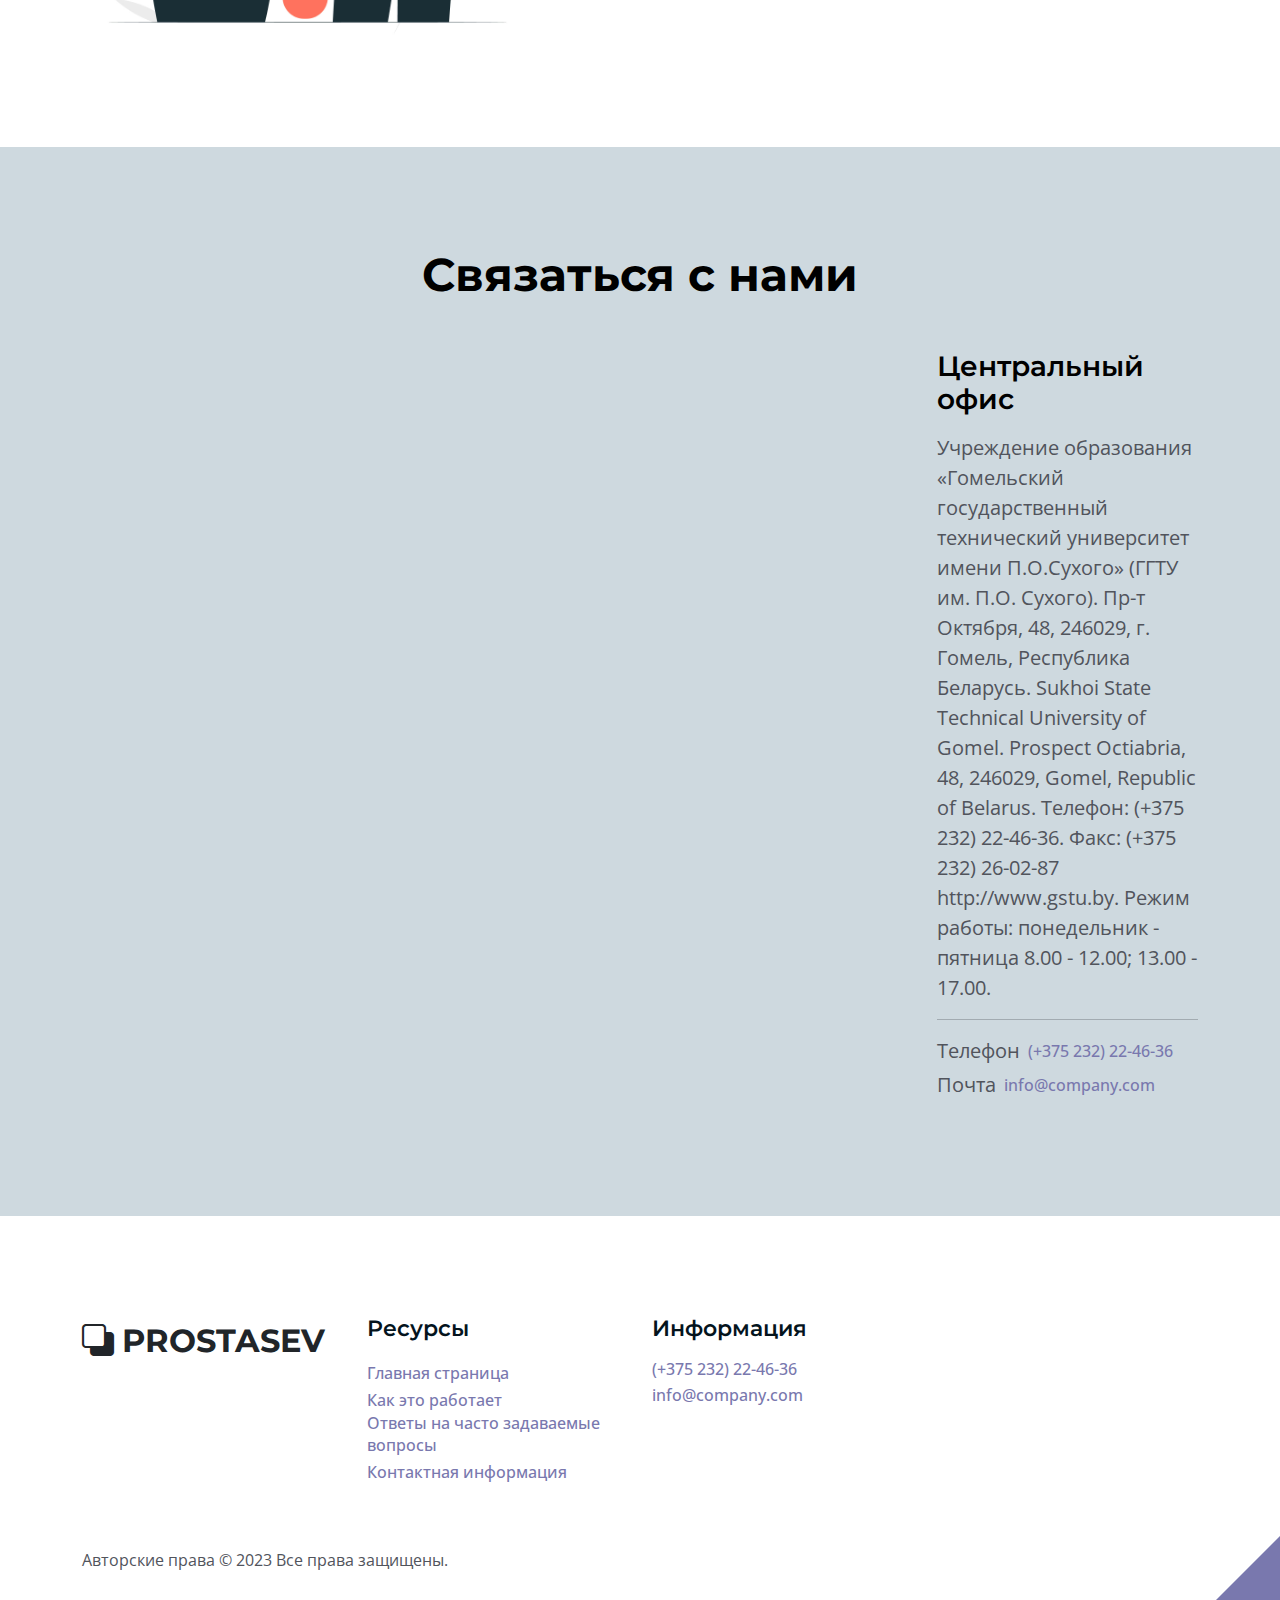
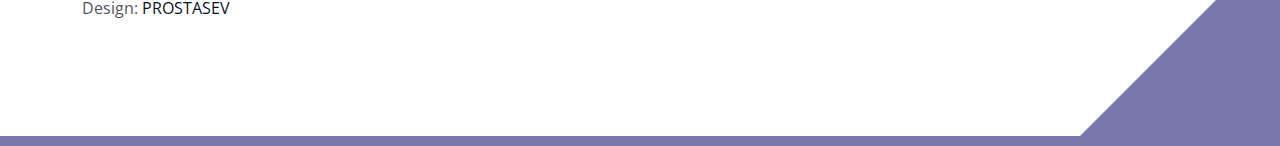
==== commit eb8bc1e8: "index.html" ====
--- a/index.html
+++ b/index.html
@@ -130,7 +130,7 @@
                                         <div>
                                             <h5 class="text-white mb-2">Финансы</h5>
 
-                                            <p class="text-white">Сайт включает в себя(например): главную страницу, страницу объявлений, страницу с подробной информацией и страницу контактов. Вы можете свободно редактировать и адаптировать его при помощи admin-панели.</p>
+                                            <p class="text-white">Наша команда создаёт шедевры недорого.</p>
 
                                             <a href="topics-detail.html" class="btn custom-btn mt-2 mt-lg-3">Узнать подробнее</a>
                                         </div>
